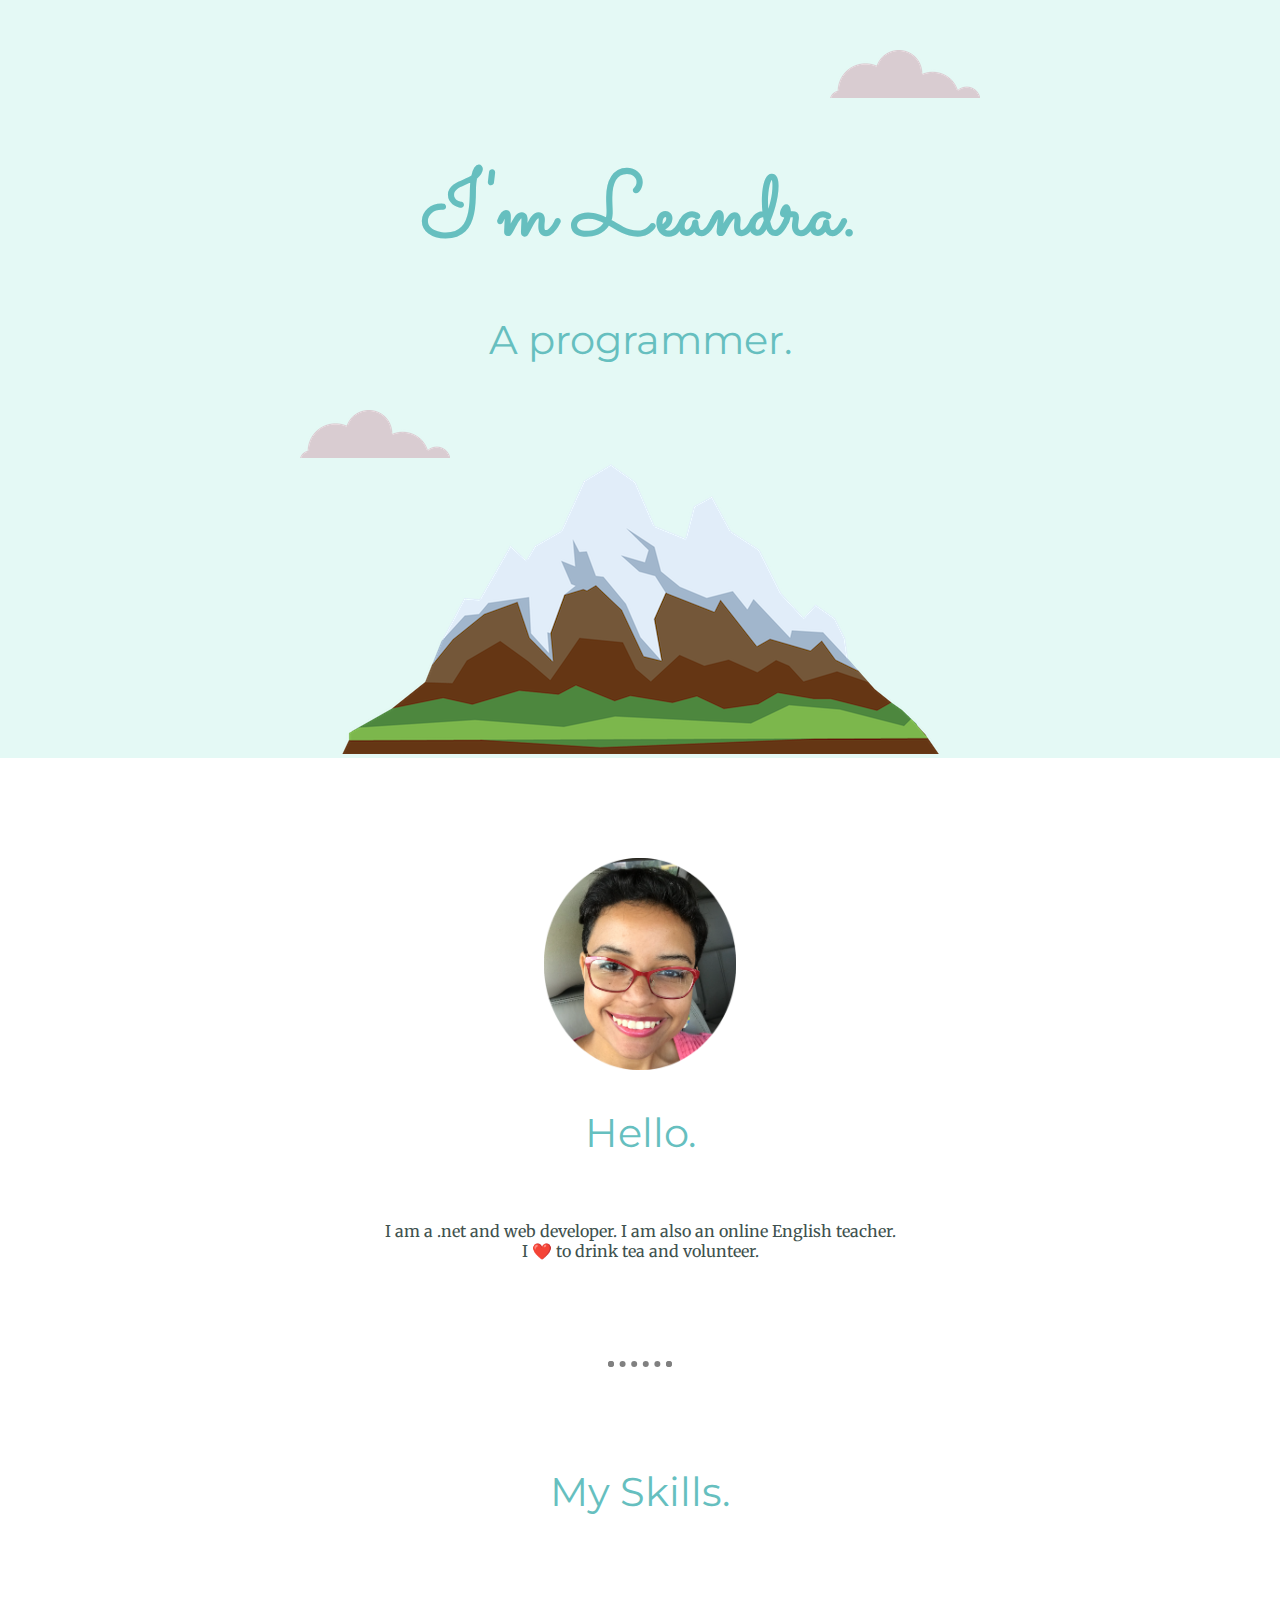
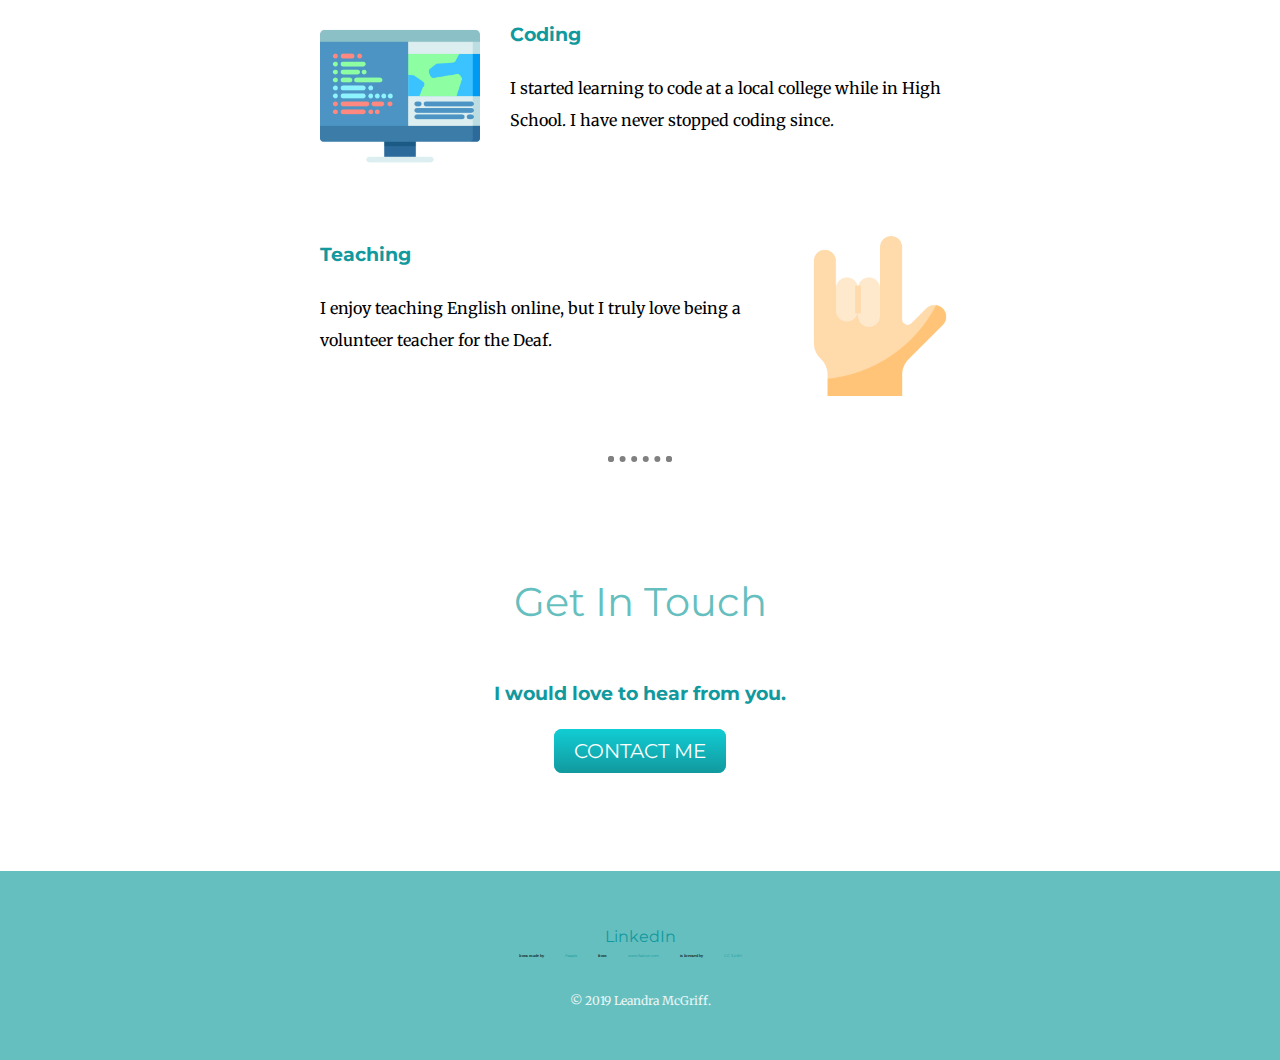
==== index.html @ 7eb4a47d "Update index.html" ====
<!DOCTYPE html>
<html lang="en" dir="ltr">

<head>
  <meta charset="utf-8">
  <title>Leandra McGriff</title>
  <link rel="stylesheet" href="/CSS/styles.css">
  <link rel="icon" href="favicon.ico">
  <link href="https://fonts.googleapis.com/css?family=Merriweather|Montserrat|Sacramento" rel="stylesheet">
</head>

<body>
  <div class="top-container">
    <img class="top-cloud" src="images/cloud.png" alt="cloud image">
    <h1>I'm Leandra.</h1>
    <h2>A programmer.</h2>

    <img class="bottom-cloud" src="images/cloud.png" alt="cloud image">
    <img src="images/mountain.png" alt="mountain image">

  </div>

  <div class="middle-container">
    <div class="profile">
      <img class="profile-pic" src="images/chachi.png" alt="Pic of Leandra">
      <h2>Hello.</h2>
      <p class="me-who">I am a .net and web developer. I am also an online English teacher.<br /> I ❤️ to drink tea and volunteer.</p>
    </div>
    <hr>
    <div class="skills">
      <h2>My Skills.</h2>
      <div class="skill-row">
        <img class="code-pic" src="images/coding.png" alt="pic of comuputer with code">
        <h3>Coding</h3>
        <p>I started learning to code at a local college while in High School. I have never stopped coding since.</p>
      </div>
      <div class="skill-row">
        <img class="ily-pic" src="images/deaf.png" alt="I love you in Sign language">
        <h3>Teaching</h3>
        <p>I enjoy teaching English online, but I truly love being a volunteer teacher for the Deaf.</p>
      </div>
    </div>
    <hr>
    <div class="contact-me">
      <h2>Get In Touch</h2>
      <h3>I would love to hear from you.</h3>

      <a class="btn" href="mailto:leandra_mcgriff@yahoo.com">CONTACT ME</a>
    </div>
  </div>


  <div class="bottom-container">
    <a class="footer-link" href="www.linkedin.com/in/leandra-mcgriff-758358148">LinkedIn</a>

    <div class="icons-cred">Icons made by <a href="https://www.flaticon.com/authors/freepik" title="Freepik">Freepik</a> from <a href="https://www.flaticon.com/" title="Flaticon">www.flaticon.com</a> is licensed by <a href="http://creativecommons.org/licenses/by/3.0/"
        title="Creative Commons BY 3.0" target="_blank">CC 3.0 BY</a></div>
    <p class="copyright">© 2019 Leandra McGriff.</p>
  </div>
---- CSS/styles.css ----
body {
  margin: 0;
  text-align: center;
  font-family: 'Merriweather', serif;
}

h1 {
  font-size: 5.625rem;
  margin: 50px auto 0 auto;
  font-family: 'Sacramento', cursive;
  color: #66BFBF;
}

h2 {
  font-family: 'Montserrat', sans-serif;
  font-size: 2.5rem;
  color: #66BFBF;
  font-weight: normal;
}

h3 {
  font-family: 'Montserrat', sans-serif;
  color: #11999E;
}

.skill-row {
  width: 50%;
  margin: 100px auto 100px auto;
  text-align: left;
  line-height: 2;
}

.contact-me {
  width: 50%;
  margin: 100px auto 100px auto;
  text-align: center;
  line-height: 2;
}

.profile-pic {
  width: 15%;
  margin-top: 100px;
}

.me-who {
  color: #40514E;
  margin-top: 5%;
}

hr {
  border: dotted gray 6px;
  border-bottom: none;
  width: 4%;
  margin: 100px auto;
}

.code-pic {
  width: 25%;
  float: left;
  margin-right: 30px;
}

.ily-pic {
  width: 25%;
  float: right;
  margin-left: 30px;
}

.top-container {
  background-color: #E4F9F5;
  position: relative;
  padding-top: 100px;
}

.top-cloud {
  position: absolute;
  right: 300px;
  top: 50px;
}

.bottom-cloud {
  position: absolute;
  left: 300px;
  bottom: 300px;
}

a {
  color: #11999E;
  font-family: 'Montserrat', sans-serif;
  margin: 10px 20px;
  text-decoration: none;
  line-height: 2;
}
a:hover {
  color: #EAF6F6;

}

.icons-cred {
  font-size: .225rem;
}

.bottom-container {
  background-color: #66BFBF;
  padding: 50px 0 20px;
}

.footer-link {
  line-height: 2;
}

.btn {
  background: #11cdd4;
  background-image: -webkit-linear-gradient(top, #11cdd4, #11999e);
  background-image: -moz-linear-gradient(top, #11cdd4, #11999e);
  background-image: -ms-linear-gradient(top, #11cdd4, #11999e);
  background-image: -o-linear-gradient(top, #11cdd4, #11999e);
  background-image: linear-gradient(to bottom, #11cdd4, #11999e);
  -webkit-border-radius: 8;
  -moz-border-radius: 8;
  border-radius: 8px;
  font-family: 'Montserrat', sans-serif;
  color: #ffffff;
  font-size: 20px;
  padding: 10px 20px 10px 20px;
  text-decoration: none;
}

.btn:hover {
  background: #30e3cb;
  background-image: -webkit-linear-gradient(top, #30e3cb, #2bc4ad);
  background-image: -moz-linear-gradient(top, #30e3cb, #2bc4ad);
  background-image: -ms-linear-gradient(top, #30e3cb, #2bc4ad);
  background-image: -o-linear-gradient(top, #30e3cb, #2bc4ad);
  background-image: linear-gradient(to bottom, #30e3cb, #2bc4ad);
  text-decoration: none;
}


.copyright {
  color: #EAF6F6;
  font-size: 0.75rem;
  padding: 20px 0; 
}
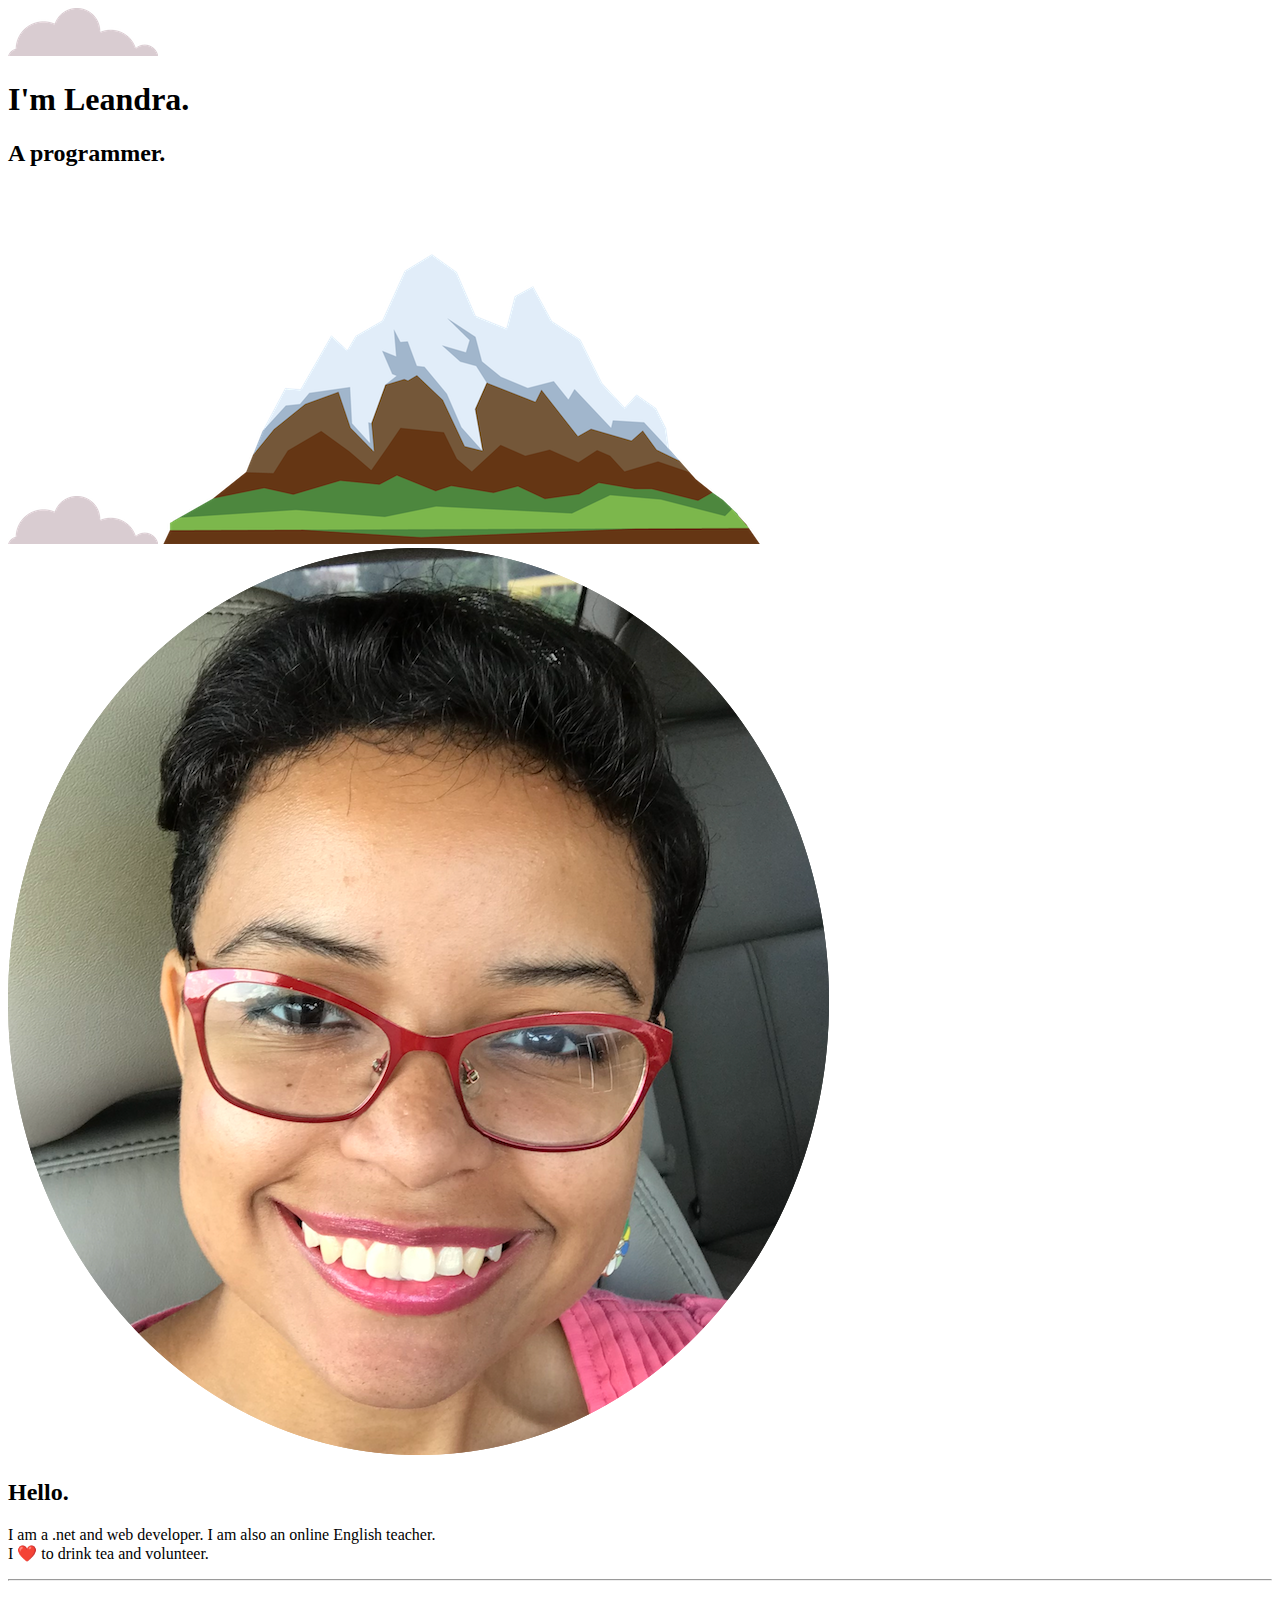
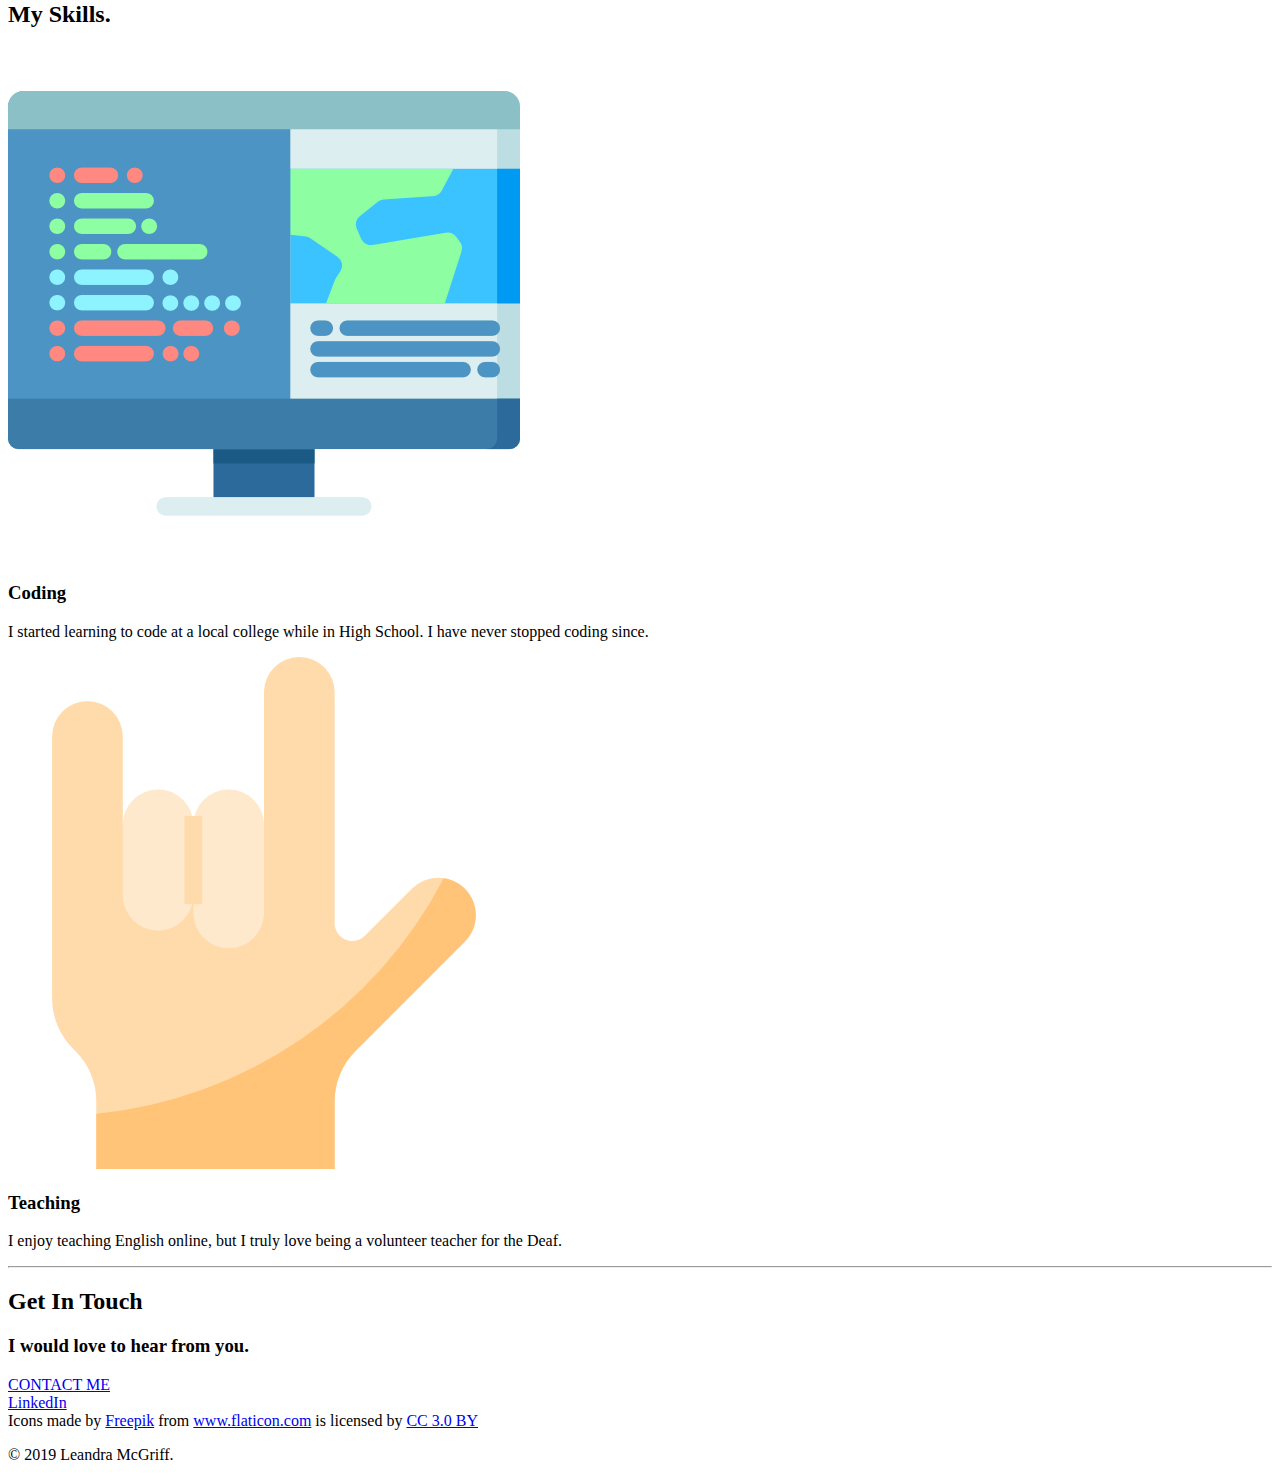
==== commit 8bcabb62: "Update index.html" ====
--- a/index.html
+++ b/index.html
@@ -4,7 +4,7 @@
 <head>
   <meta charset="utf-8">
   <title>Leandra McGriff</title>
-  <link rel="stylesheet" href="/CSS/styles.css">
+  <link rel="stylesheet" href="css/styles.css">
   <link rel="icon" href="favicon.ico">
   <link href="https://fonts.googleapis.com/css?family=Merriweather|Montserrat|Sacramento" rel="stylesheet">
 </head>
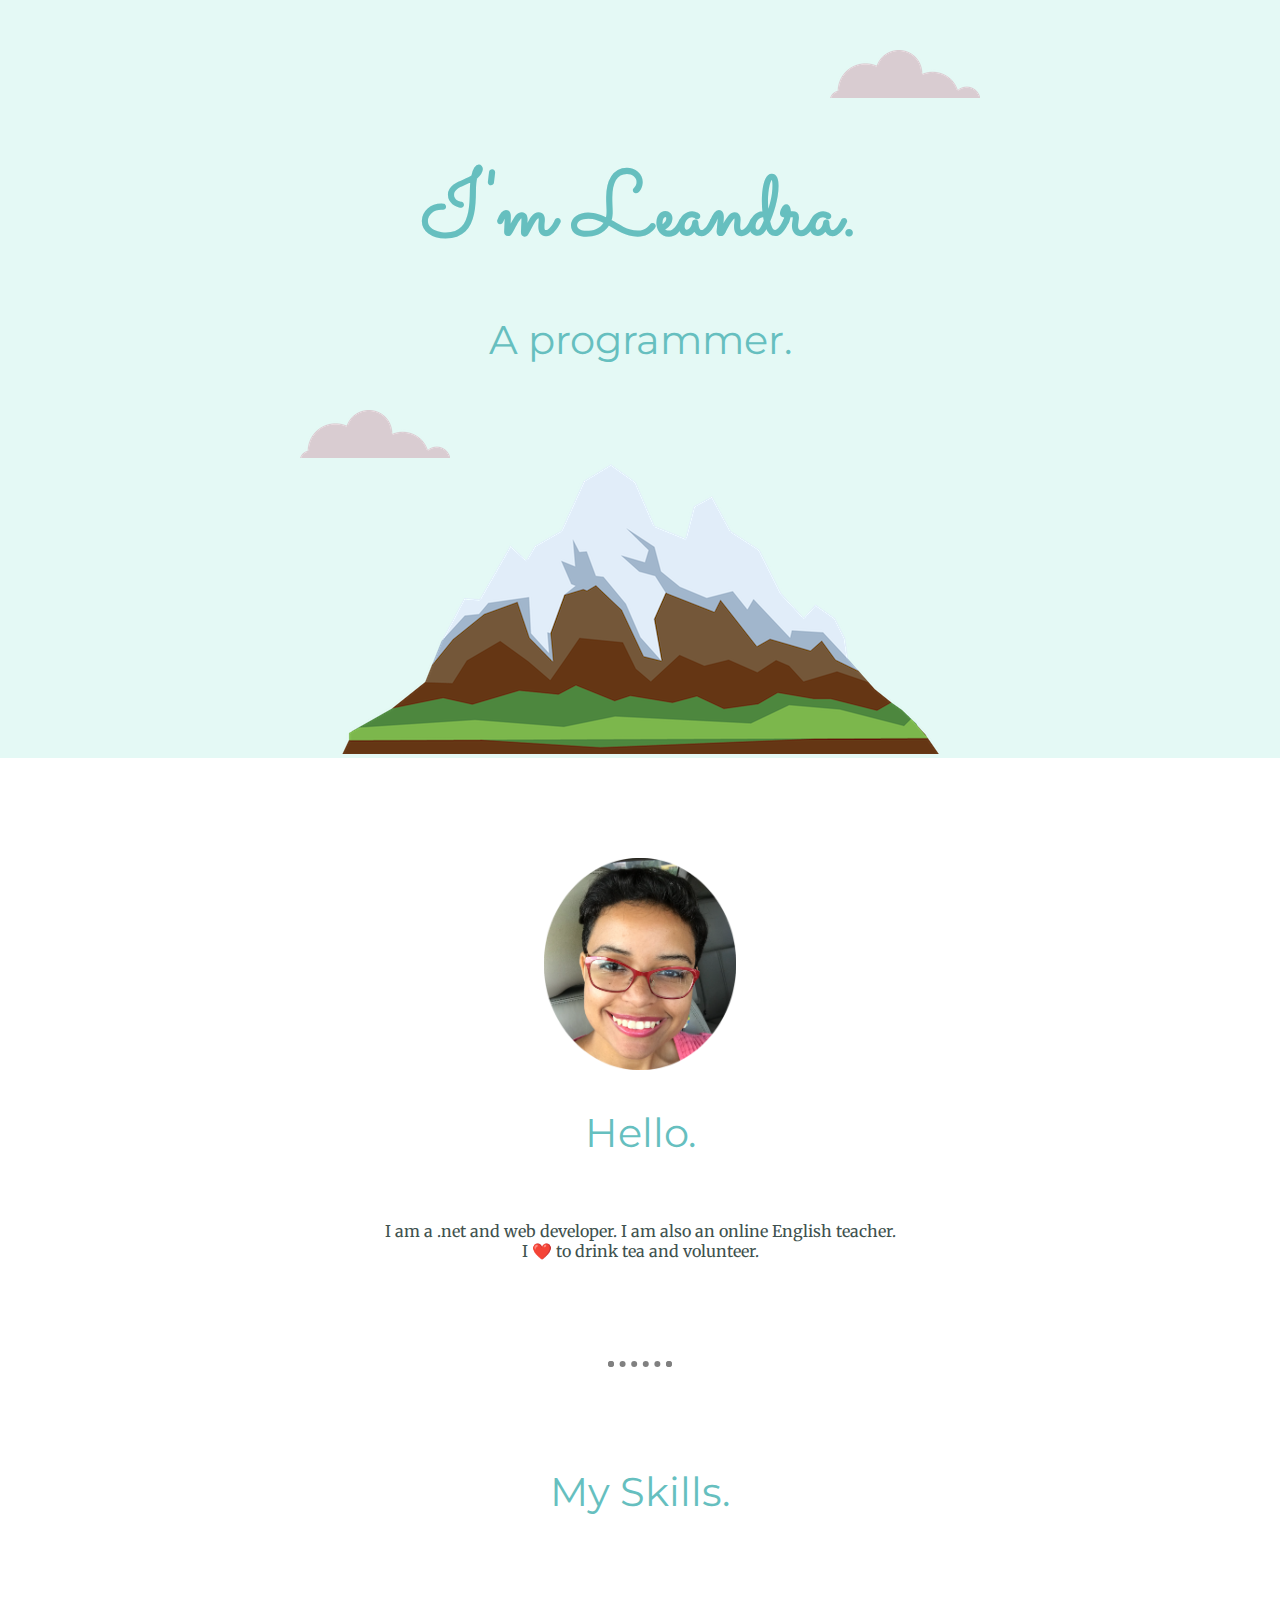
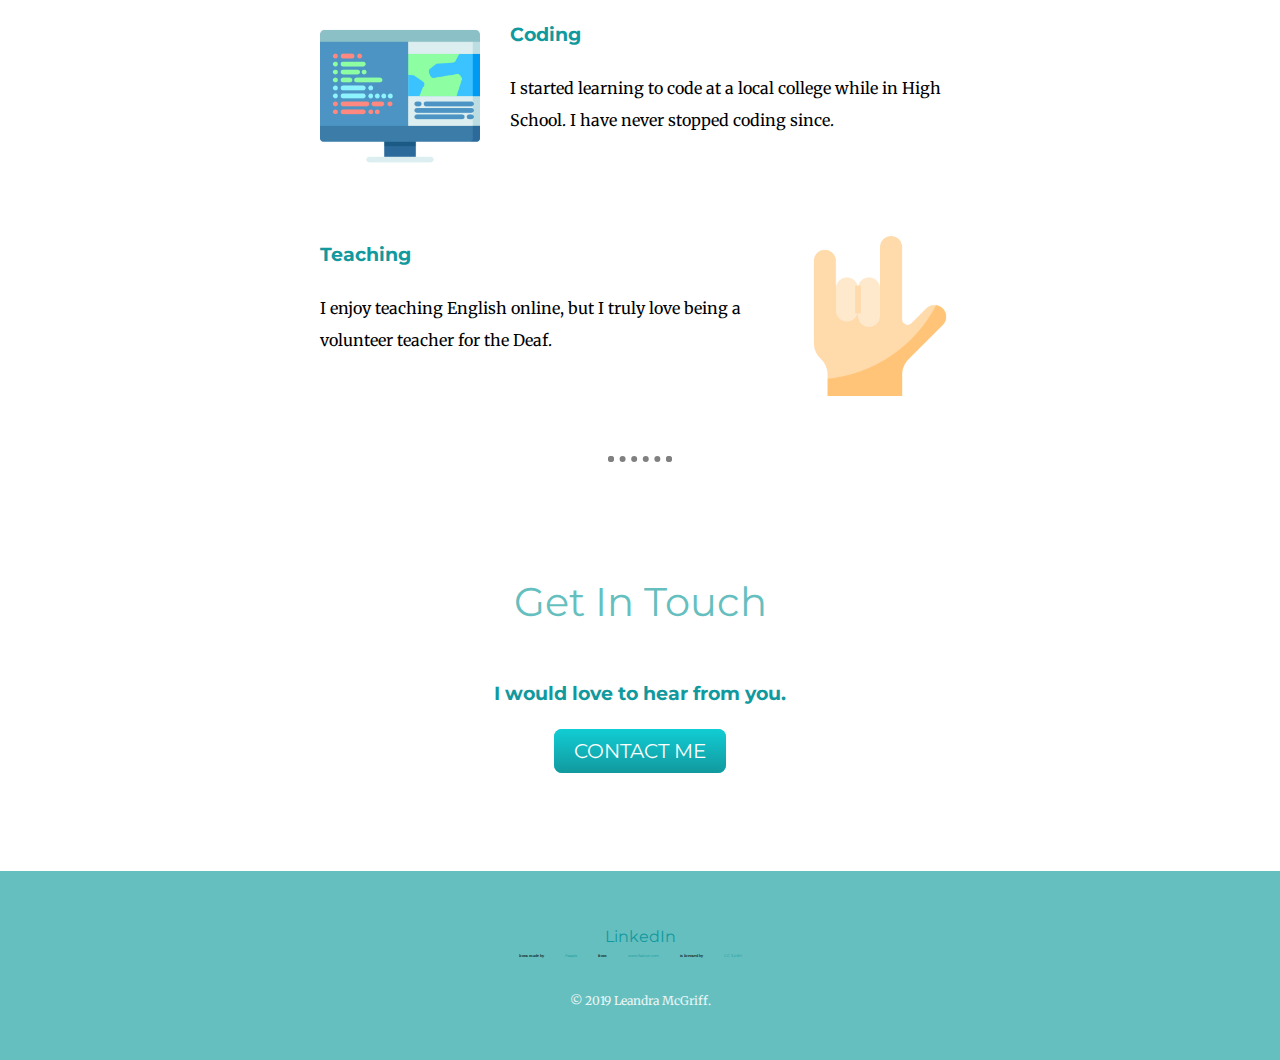
==== commit 015a0868: "Update index.html" ====
--- a/index.html
+++ b/index.html
@@ -4,7 +4,7 @@
 <head>
   <meta charset="utf-8">
   <title>Leandra McGriff</title>
-  <link rel="stylesheet" href="css/styles.css">
+  <link rel="stylesheet" href="CSS/styles.css"/>
   <link rel="icon" href="favicon.ico">
   <link href="https://fonts.googleapis.com/css?family=Merriweather|Montserrat|Sacramento" rel="stylesheet">
 </head>
--- a/CSS/styles.css
+++ b/CSS/styles.css
@@ -0,0 +1,144 @@
+body {
+  margin: 0;
+  text-align: center;
+  font-family: 'Merriweather', serif;
+}
+
+h1 {
+  font-size: 5.625rem;
+  margin: 50px auto 0 auto;
+  font-family: 'Sacramento', cursive;
+  color: #66BFBF;
+}
+
+h2 {
+  font-family: 'Montserrat', sans-serif;
+  font-size: 2.5rem;
+  color: #66BFBF;
+  font-weight: normal;
+}
+
+h3 {
+  font-family: 'Montserrat', sans-serif;
+  color: #11999E;
+}
+
+.skill-row {
+  width: 50%;
+  margin: 100px auto 100px auto;
+  text-align: left;
+  line-height: 2;
+}
+
+.contact-me {
+  width: 50%;
+  margin: 100px auto 100px auto;
+  text-align: center;
+  line-height: 2;
+}
+
+.profile-pic {
+  width: 15%;
+  margin-top: 100px;
+}
+
+.me-who {
+  color: #40514E;
+  margin-top: 5%;
+}
+
+hr {
+  border: dotted gray 6px;
+  border-bottom: none;
+  width: 4%;
+  margin: 100px auto;
+}
+
+.code-pic {
+  width: 25%;
+  float: left;
+  margin-right: 30px;
+}
+
+.ily-pic {
+  width: 25%;
+  float: right;
+  margin-left: 30px;
+}
+
+.top-container {
+  background-color: #E4F9F5;
+  position: relative;
+  padding-top: 100px;
+}
+
+.top-cloud {
+  position: absolute;
+  right: 300px;
+  top: 50px;
+}
+
+.bottom-cloud {
+  position: absolute;
+  left: 300px;
+  bottom: 300px;
+}
+
+a {
+  color: #11999E;
+  font-family: 'Montserrat', sans-serif;
+  margin: 10px 20px;
+  text-decoration: none;
+  line-height: 2;
+}
+a:hover {
+  color: #EAF6F6;
+
+}
+
+.icons-cred {
+  font-size: .225rem;
+}
+
+.bottom-container {
+  background-color: #66BFBF;
+  padding: 50px 0 20px;
+}
+
+.footer-link {
+  line-height: 2;
+}
+
+.btn {
+  background: #11cdd4;
+  background-image: -webkit-linear-gradient(top, #11cdd4, #11999e);
+  background-image: -moz-linear-gradient(top, #11cdd4, #11999e);
+  background-image: -ms-linear-gradient(top, #11cdd4, #11999e);
+  background-image: -o-linear-gradient(top, #11cdd4, #11999e);
+  background-image: linear-gradient(to bottom, #11cdd4, #11999e);
+  -webkit-border-radius: 8;
+  -moz-border-radius: 8;
+  border-radius: 8px;
+  font-family: 'Montserrat', sans-serif;
+  color: #ffffff;
+  font-size: 20px;
+  padding: 10px 20px 10px 20px;
+  text-decoration: none;
+}
+
+.btn:hover {
+  background: #30e3cb;
+  background-image: -webkit-linear-gradient(top, #30e3cb, #2bc4ad);
+  background-image: -moz-linear-gradient(top, #30e3cb, #2bc4ad);
+  background-image: -ms-linear-gradient(top, #30e3cb, #2bc4ad);
+  background-image: -o-linear-gradient(top, #30e3cb, #2bc4ad);
+  background-image: linear-gradient(to bottom, #30e3cb, #2bc4ad);
+  text-decoration: none;
+}
+
+
+.copyright {
+  color: #EAF6F6;
+  font-size: 0.75rem;
+  padding: 20px 0; 
+}
